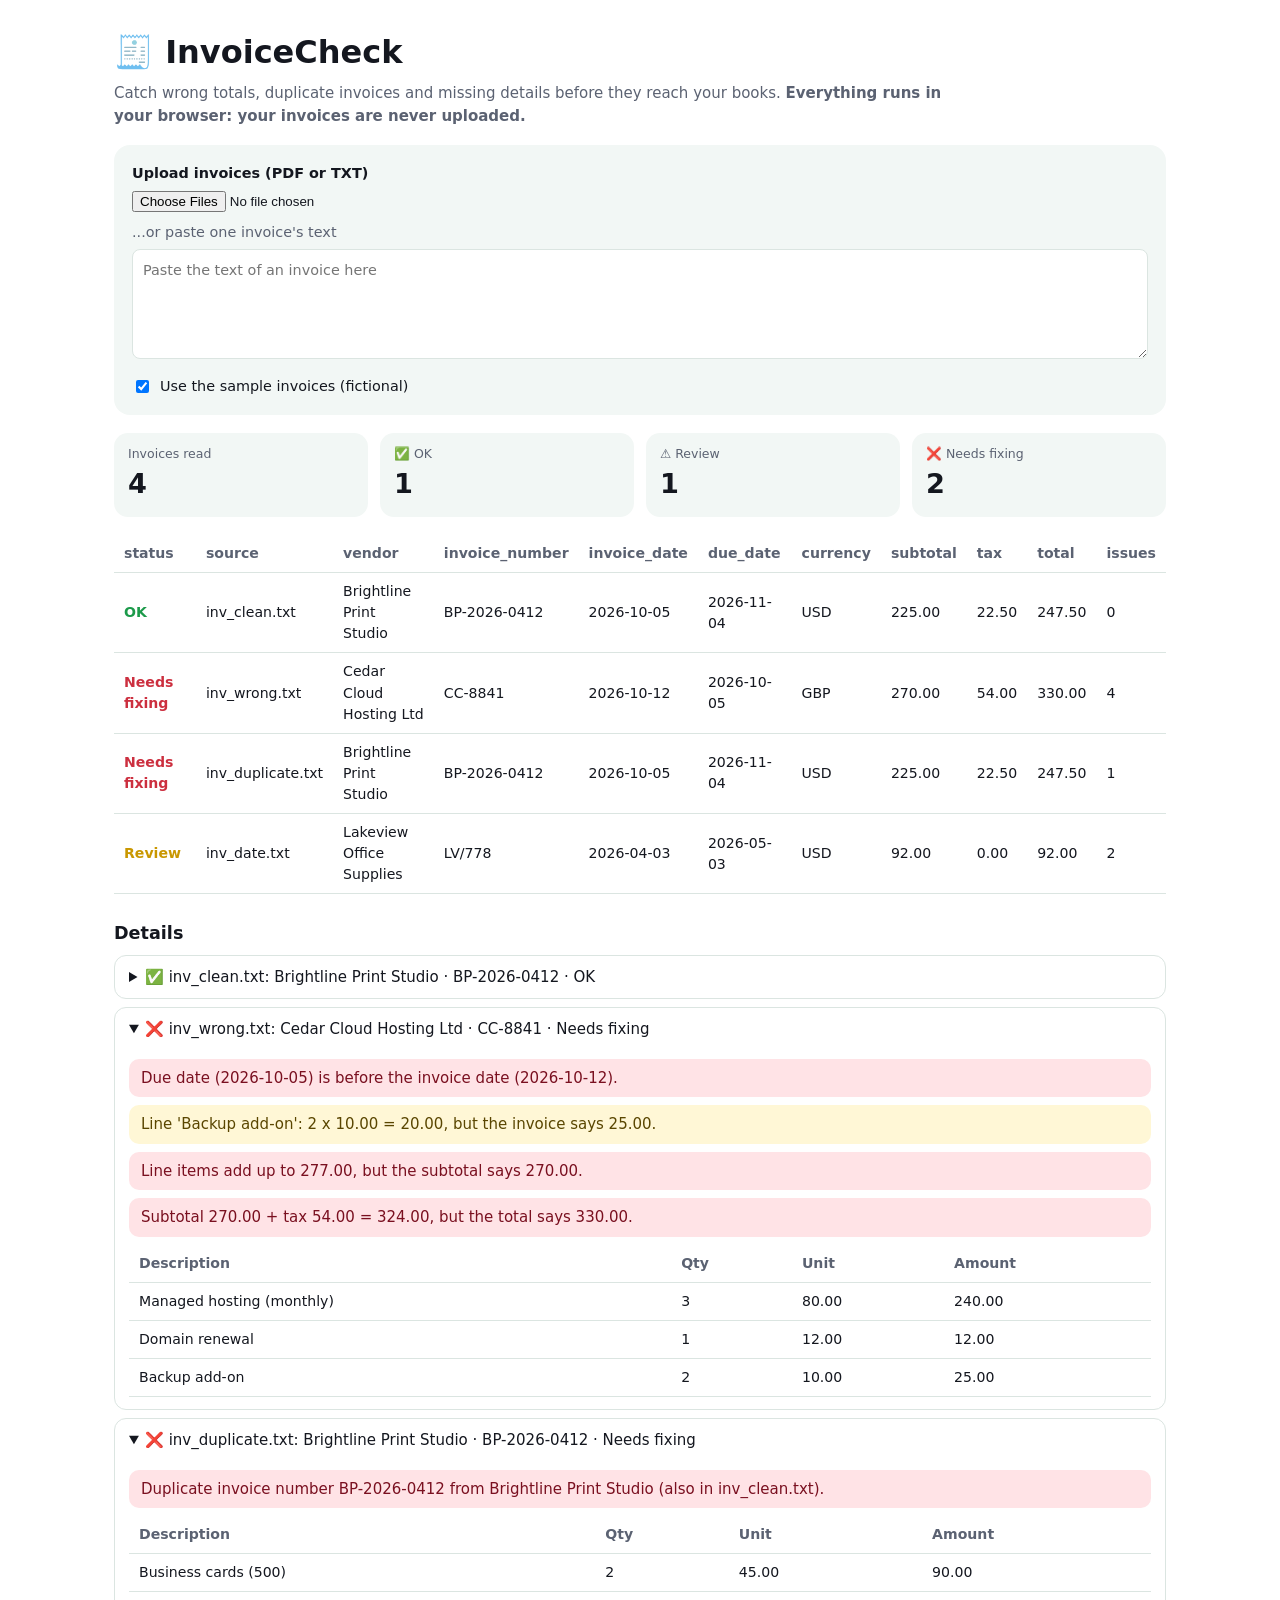
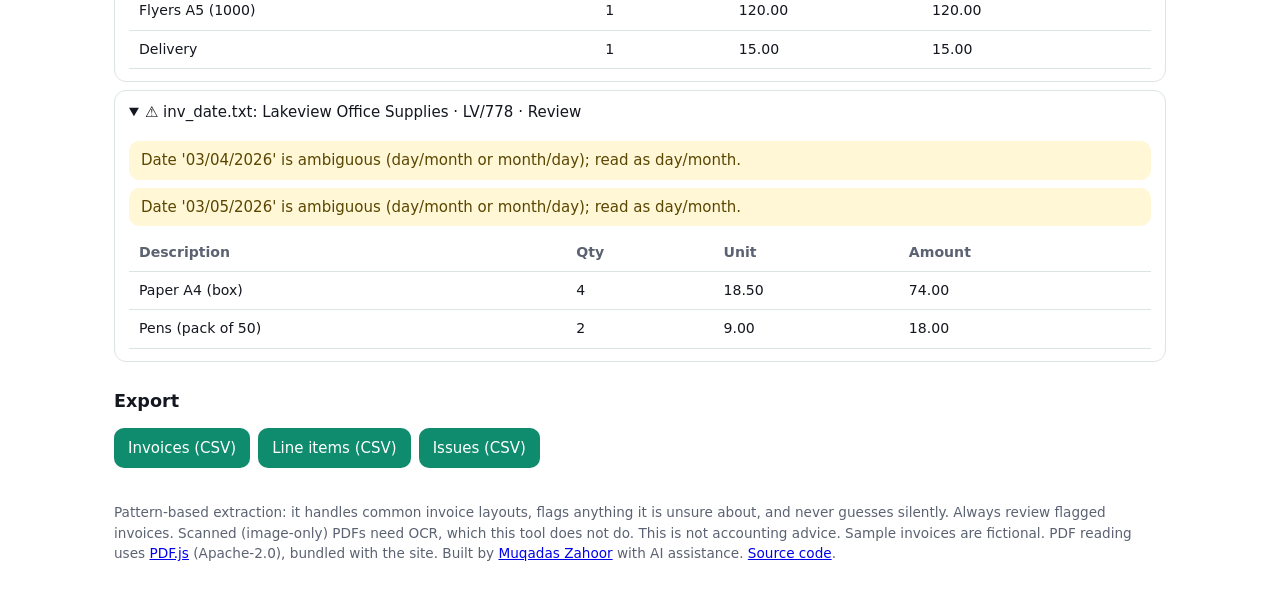
==== web/index.html @ 041fca12 "Add static web version for Netlify; fix blank-cell handling - web/: dependency-free JavaScript port " ====
<!doctype html>
<html lang="en">
<head>
  <meta charset="utf-8">
  <meta name="viewport" content="width=device-width, initial-scale=1">
  <title>InvoiceCheck: catch invoice errors</title>
  <meta name="description" content="Check invoice arithmetic, catch duplicates and missing details. Runs entirely in your browser: nothing is uploaded.">
  <link rel="stylesheet" href="style.css">
</head>
<body>
  <header class="top">
    <h1>🧾 InvoiceCheck</h1>
    <p>Catch wrong totals, duplicate invoices and missing details before they reach your books.
      <strong>Everything runs in your browser: your invoices are never uploaded.</strong></p>
  </header>
  <main class="main">
    <section class="inputs">
      <label class="file">Upload invoices (PDF or TXT) <input id="files" type="file" accept=".pdf,.txt,application/pdf,text/plain" multiple></label>
      <label>...or paste one invoice's text <textarea id="paste" placeholder="Paste the text of an invoice here"></textarea></label>
      <label class="inline"><input id="useSample" type="checkbox" checked> Use the sample invoices (fictional)</label>
      <div id="problems" role="status"></div>
    </section>

    <section id="metrics" class="metrics" aria-live="polite"></section>
    <section id="summary"></section>
    <section id="details"></section>
    <section id="exports"></section>

    <footer class="note">
      Pattern-based extraction: it handles common invoice layouts, flags anything it is unsure about, and never guesses silently. Always review flagged invoices.
      Scanned (image-only) PDFs need OCR, which this tool does not do. This is not accounting advice. Sample invoices are fictional.
      PDF reading uses <a href="vendor/LICENSE-pdfjs.txt">PDF.js</a> (Apache-2.0), bundled with the site.
      Built by <a href="https://www.linkedin.com/in/muqadas-zahoor-b2a38b2b3/" rel="noopener">Muqadas Zahoor</a> with AI assistance.
      <a href="https://github.com/muqadas-tech092/InvoiceCheck" rel="noopener">Source code</a>.
    </footer>
  </main>
  <script type="module" src="js/app.js"></script>
</body>
</html>
---- web/style.css ----
:root {
  --bg: #ffffff; --panel: #f2f7f5; --ink: #14171f; --muted: #5b6272; --line: #dbe5e1;
  --accent: #0f8b6d; --ok: #1c9a4a; --review: #c99700; --bad: #cc2f3f;
}
@media (prefers-color-scheme: dark) {
  :root { --bg: #0f1412; --panel: #171f1c; --ink: #eef3f1; --muted: #9baba5; --line: #27332f; --accent: #3fc9a4; }
}
* { box-sizing: border-box; }
body { margin: 0; font: 15px/1.5 system-ui, -apple-system, "Segoe UI", sans-serif; background: var(--bg); color: var(--ink); }
.top, .main { max-width: 1100px; margin: 0 auto; padding: 0 24px; }
.top { padding-top: 28px; }
.top h1 { margin: 0 0 6px; font-size: 2rem; }
.top p { margin: 0 0 18px; color: var(--muted); max-width: 52rem; }
.inputs { background: var(--panel); border-radius: 16px; padding: 18px; }
label { display: block; font-size: .9rem; color: var(--muted); margin: 10px 0 0; }
label.file { color: var(--ink); font-weight: 600; margin-top: 0; }
label.inline { display: flex; align-items: center; gap: 8px; color: var(--ink); }
input[type=file] { display: block; margin-top: 6px; }
textarea { width: 100%; min-height: 110px; margin-top: 6px; padding: 10px; font: inherit; border: 1px solid var(--line); border-radius: 8px; background: var(--bg); color: var(--ink); }
.metrics { display: grid; grid-template-columns: repeat(4, 1fr); gap: 12px; margin: 18px 0; }
.metric { background: var(--panel); border-radius: 14px; padding: 12px 14px; }
.metric small { display: block; color: var(--muted); }
.metric b { font-size: 1.7rem; }
.tablewrap { overflow-x: auto; }
table { width: 100%; border-collapse: collapse; font-size: .88rem; }
th, td { text-align: left; padding: 8px 10px; border-bottom: 1px solid var(--line); }
th { color: var(--muted); font-weight: 600; white-space: nowrap; }
.s-OK { color: var(--ok); font-weight: 700; } .s-Review { color: var(--review); font-weight: 700; } .s-Fix { color: var(--bad); font-weight: 700; }
h2 { font-size: 1.1rem; margin: 26px 0 8px; }
.card { border: 1px solid var(--line); border-radius: 12px; margin: 8px 0; }
.card > summary { padding: 10px 14px; cursor: pointer; }
.card .body { padding: 0 14px 12px; }
.warn { background: #fff7d6; color: #5a4600; border-radius: 10px; padding: 8px 12px; margin: 8px 0; }
.err { background: #ffe3e6; color: #7a1020; border-radius: 10px; padding: 8px 12px; margin: 8px 0; }
.good { background: #e0f6e9; color: #0d4a24; border-radius: 10px; padding: 8px 12px; margin: 8px 0; }
.note { color: var(--muted); font-size: .85rem; margin: 28px 0 40px; }
button.btn { background: var(--accent); color: #fff; border: 0; border-radius: 10px; padding: 9px 14px; font: inherit; cursor: pointer; margin: 6px 8px 6px 0; }
@media (max-width: 700px) { .metrics { grid-template-columns: repeat(2, 1fr); } }
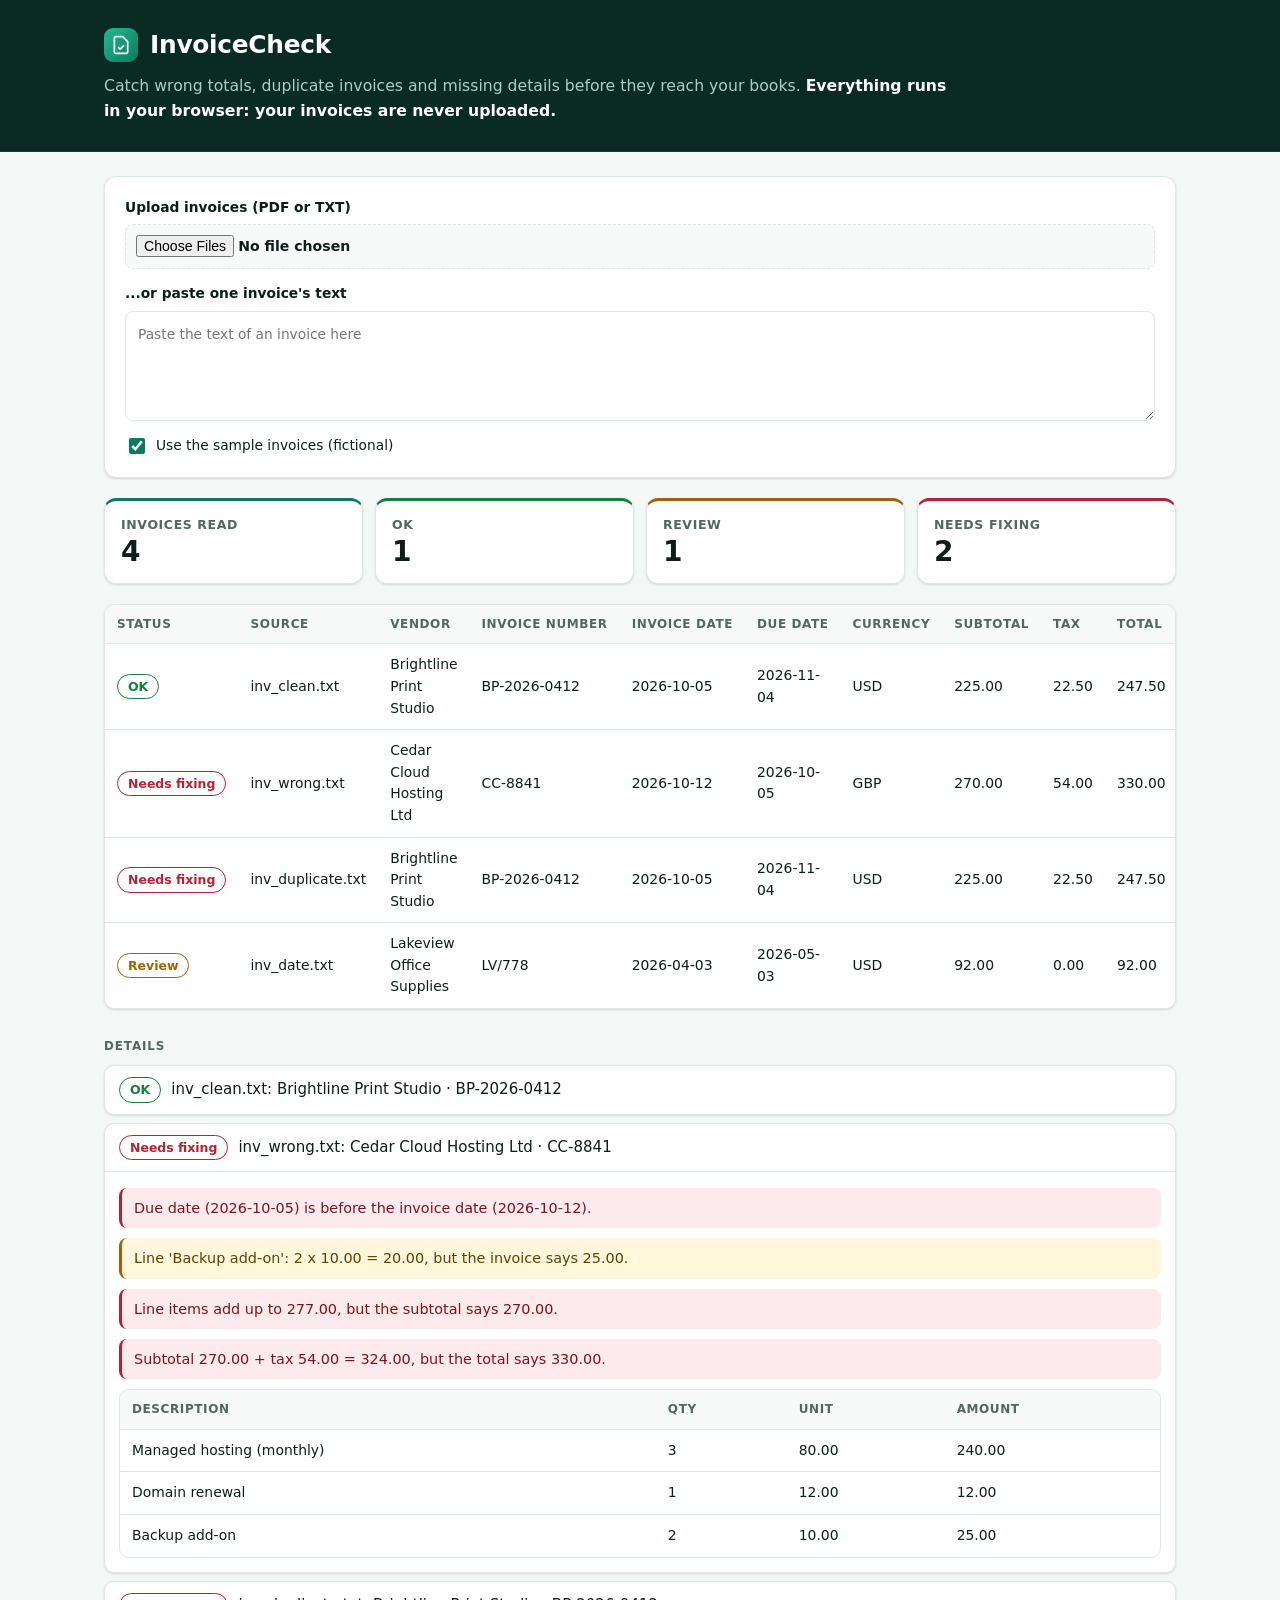
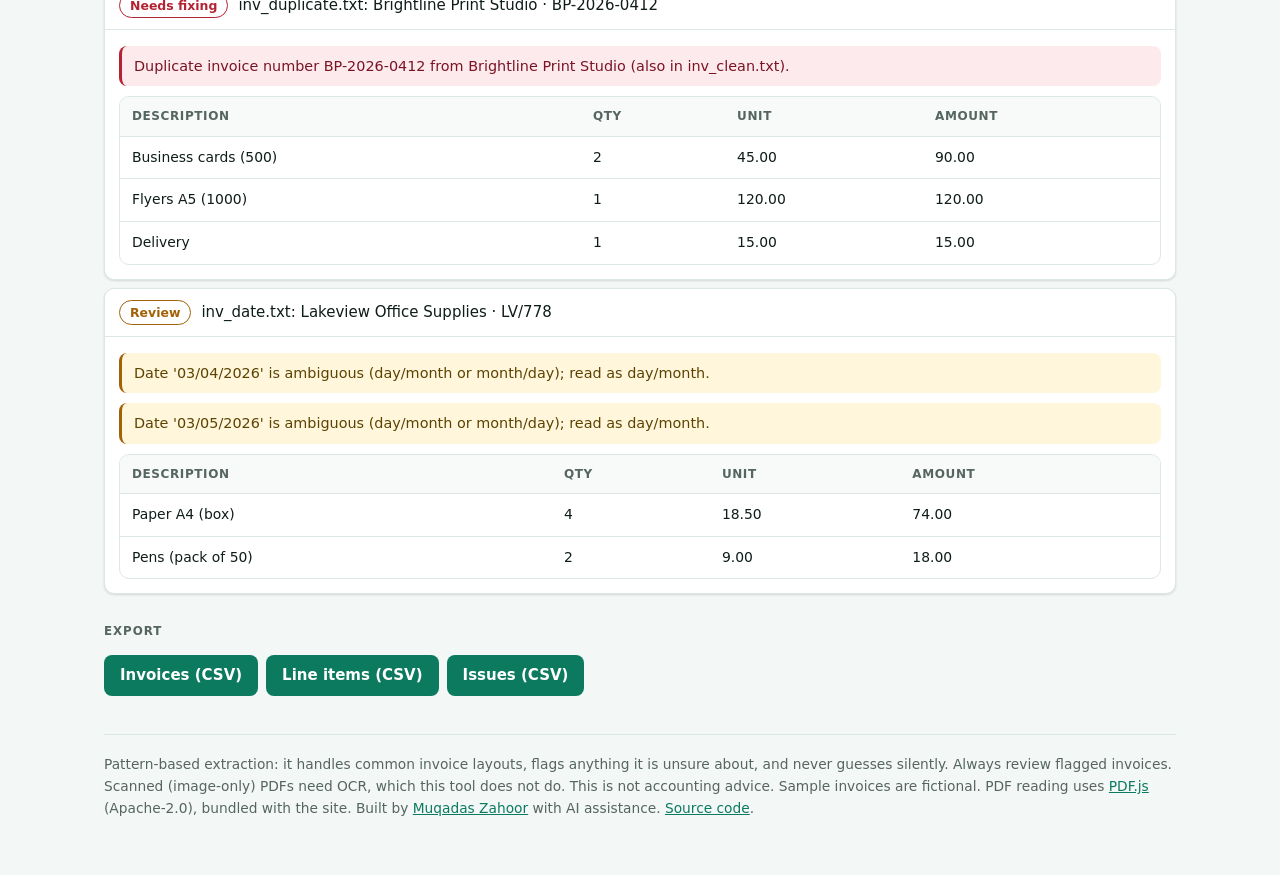
==== commit 6911402c: "Redesign interface for a professional look and remove emoji Co-Authored-By: Claude Sonnet 5.5 <norep" ====
--- a/web/index.html
+++ b/web/index.html
@@ -5,13 +5,24 @@
   <meta name="viewport" content="width=device-width, initial-scale=1">
   <title>InvoiceCheck: catch invoice errors</title>
   <meta name="description" content="Check invoice arithmetic, catch duplicates and missing details. Runs entirely in your browser: nothing is uploaded.">
+  <meta property="og:type" content="website">
+  <meta property="og:title" content="InvoiceCheck: catch invoice errors">
+  <meta property="og:description" content="Check invoice arithmetic, catch duplicates and missing details. Runs in your browser; demo uses sample invoices.">
+  <meta property="og:url" content="https://invoicecheck-zahoor.netlify.app/">
+  <meta property="og:image" content="https://invoicecheck-zahoor.netlify.app/og.png">
+  <meta property="og:image:width" content="1200">
+  <meta property="og:image:height" content="630">
+  <meta name="twitter:card" content="summary_large_image">
+  <meta name="twitter:image" content="https://invoicecheck-zahoor.netlify.app/og.png">
   <link rel="stylesheet" href="style.css">
 </head>
 <body>
   <header class="top">
-    <h1>🧾 InvoiceCheck</h1>
-    <p>Catch wrong totals, duplicate invoices and missing details before they reach your books.
-      <strong>Everything runs in your browser: your invoices are never uploaded.</strong></p>
+    <div class="top-inner">
+      <div class="brand"><span class="logo" aria-hidden="true"><svg viewBox="0 0 24 24" fill="none" stroke="#fff" stroke-width="2" stroke-linecap="round" stroke-linejoin="round"><path d="M14 2H6a2 2 0 0 0-2 2v16a2 2 0 0 0 2 2h12a2 2 0 0 0 2-2V8z"/><path d="m9 15 2 2 4-4"/></svg></span><h1>InvoiceCheck</h1></div>
+      <p>Catch wrong totals, duplicate invoices and missing details before they reach your books.
+        <strong>Everything runs in your browser: your invoices are never uploaded.</strong></p>
+    </div>
   </header>
   <main class="main">
     <section class="inputs">
--- a/web/style.css
+++ b/web/style.css
@@ -1,38 +1,70 @@
 :root {
-  --bg: #ffffff; --panel: #f2f7f5; --ink: #14171f; --muted: #5b6272; --line: #dbe5e1;
-  --accent: #0f8b6d; --ok: #1c9a4a; --review: #c99700; --bad: #cc2f3f;
+  --bg: #f3f7f6; --surface: #ffffff; --panel: #f7faf9; --ink: #0f1d1a; --muted: #55655f; --line: #dde7e3;
+  --accent: #0b7a5f; --accent-ink: #ffffff; --accent-soft: #e0f3ec; --hero: #0a2a24; --hero-ink: #ffffff; --hero-muted: #a9cfc4;
+  --ok: #15803d; --review: #a16207; --bad: #b42333;
+  --warn-bg: #fff6dc; --warn-ink: #5c4300; --err-bg: #fdeaec; --err-ink: #7a1424; --good-bg: #e3f5ea; --good-ink: #0d4a24;
+  --shadow: 0 1px 2px rgba(16, 24, 40, .06), 0 1px 3px rgba(16, 24, 40, .08);
+  --radius: 12px;
 }
 @media (prefers-color-scheme: dark) {
-  :root { --bg: #0f1412; --panel: #171f1c; --ink: #eef3f1; --muted: #9baba5; --line: #27332f; --accent: #3fc9a4; }
+  :root {
+    --bg: #09100e; --surface: #111b18; --panel: #0e1714; --ink: #edf3f1; --muted: #9ab0a8; --line: #24332e;
+    --accent: #3fc9a4; --accent-ink: #06201a; --accent-soft: #14312a; --hero: #07201b; --hero-muted: #8fc2b4;
+    --ok: #34c26a; --review: #e0b020; --bad: #ef6672;
+    --warn-bg: #3a2f10; --warn-ink: #f6dd9a; --err-bg: #3d1820; --err-ink: #f7b4bd; --good-bg: #123322; --good-ink: #a6e6c0;
+    --shadow: none;
+  }
 }
 * { box-sizing: border-box; }
-body { margin: 0; font: 15px/1.5 system-ui, -apple-system, "Segoe UI", sans-serif; background: var(--bg); color: var(--ink); }
-.top, .main { max-width: 1100px; margin: 0 auto; padding: 0 24px; }
-.top { padding-top: 28px; }
-.top h1 { margin: 0 0 6px; font-size: 2rem; }
-.top p { margin: 0 0 18px; color: var(--muted); max-width: 52rem; }
-.inputs { background: var(--panel); border-radius: 16px; padding: 18px; }
-label { display: block; font-size: .9rem; color: var(--muted); margin: 10px 0 0; }
-label.file { color: var(--ink); font-weight: 600; margin-top: 0; }
-label.inline { display: flex; align-items: center; gap: 8px; color: var(--ink); }
-input[type=file] { display: block; margin-top: 6px; }
-textarea { width: 100%; min-height: 110px; margin-top: 6px; padding: 10px; font: inherit; border: 1px solid var(--line); border-radius: 8px; background: var(--bg); color: var(--ink); }
-.metrics { display: grid; grid-template-columns: repeat(4, 1fr); gap: 12px; margin: 18px 0; }
-.metric { background: var(--panel); border-radius: 14px; padding: 12px 14px; }
-.metric small { display: block; color: var(--muted); }
-.metric b { font-size: 1.7rem; }
-.tablewrap { overflow-x: auto; }
-table { width: 100%; border-collapse: collapse; font-size: .88rem; }
-th, td { text-align: left; padding: 8px 10px; border-bottom: 1px solid var(--line); }
-th { color: var(--muted); font-weight: 600; white-space: nowrap; }
-.s-OK { color: var(--ok); font-weight: 700; } .s-Review { color: var(--review); font-weight: 700; } .s-Fix { color: var(--bad); font-weight: 700; }
-h2 { font-size: 1.1rem; margin: 26px 0 8px; }
-.card { border: 1px solid var(--line); border-radius: 12px; margin: 8px 0; }
-.card > summary { padding: 10px 14px; cursor: pointer; }
-.card .body { padding: 0 14px 12px; }
-.warn { background: #fff7d6; color: #5a4600; border-radius: 10px; padding: 8px 12px; margin: 8px 0; }
-.err { background: #ffe3e6; color: #7a1020; border-radius: 10px; padding: 8px 12px; margin: 8px 0; }
-.good { background: #e0f6e9; color: #0d4a24; border-radius: 10px; padding: 8px 12px; margin: 8px 0; }
-.note { color: var(--muted); font-size: .85rem; margin: 28px 0 40px; }
-button.btn { background: var(--accent); color: #fff; border: 0; border-radius: 10px; padding: 9px 14px; font: inherit; cursor: pointer; margin: 6px 8px 6px 0; }
+body { margin: 0; font: 15px/1.55 "Segoe UI", system-ui, -apple-system, "Helvetica Neue", Arial, sans-serif; background: var(--bg); color: var(--ink); -webkit-font-smoothing: antialiased; }
+a { color: var(--accent); }
+:focus-visible { outline: 2px solid var(--accent); outline-offset: 2px; }
+
+.top { background: var(--hero); color: var(--hero-ink); border-bottom: 1px solid rgba(255, 255, 255, .08); }
+.top-inner { max-width: 1120px; margin: 0 auto; padding: 26px 24px 28px; }
+.brand { display: flex; align-items: center; gap: 12px; }
+.logo { width: 34px; height: 34px; flex: none; border-radius: 9px; background: linear-gradient(135deg, #25b890, #0b7a5f); display: grid; place-items: center; }
+.logo svg { width: 20px; height: 20px; }
+.top h1 { margin: 0; font-size: 1.55rem; font-weight: 650; letter-spacing: -.01em; }
+.top p { margin: 10px 0 0; color: var(--hero-muted); max-width: 54rem; font-size: .98rem; }
+.top p strong { color: #ffffff; font-weight: 600; }
+
+.main { max-width: 1120px; margin: 0 auto; padding: 24px 24px 56px; }
+.inputs { background: var(--surface); border: 1px solid var(--line); border-radius: var(--radius); box-shadow: var(--shadow); padding: 20px; }
+label { display: block; font-size: .86rem; font-weight: 550; color: var(--ink); margin: 14px 0 0; }
+label.file { margin-top: 0; font-weight: 600; }
+label.inline { display: flex; align-items: center; gap: 8px; font-weight: 500; }
+input[type=checkbox] { width: 16px; height: 16px; accent-color: var(--accent); }
+input[type=file] { display: block; width: 100%; margin-top: 6px; padding: 10px; border: 1px dashed var(--line); border-radius: 8px; background: var(--panel); color: var(--ink); font: inherit; font-size: .88rem; cursor: pointer; }
+textarea { display: block; width: 100%; min-height: 110px; margin-top: 6px; padding: 12px; font: inherit; font-weight: 400; border: 1px solid var(--line); border-radius: 8px; background: var(--surface); color: var(--ink); resize: vertical; }
+textarea:focus { border-color: var(--accent); outline: none; box-shadow: 0 0 0 3px var(--accent-soft); }
+
+.metrics { display: grid; grid-template-columns: repeat(4, 1fr); gap: 12px; margin: 20px 0; }
+.metric { background: var(--surface); border: 1px solid var(--line); border-top: 3px solid var(--accent); border-radius: var(--radius); box-shadow: var(--shadow); padding: 14px 16px; }
+.metric:nth-child(2) { border-top-color: var(--ok); } .metric:nth-child(3) { border-top-color: var(--review); } .metric:nth-child(4) { border-top-color: var(--bad); }
+.metric small { display: block; color: var(--muted); font-size: .78rem; font-weight: 600; text-transform: uppercase; letter-spacing: .05em; }
+.metric b { font-size: 1.75rem; font-weight: 650; line-height: 1.25; font-variant-numeric: tabular-nums; }
+
+.tablewrap { overflow-x: auto; border: 1px solid var(--line); border-radius: 10px; background: var(--surface); box-shadow: var(--shadow); }
+table { width: 100%; border-collapse: collapse; font-size: .87rem; }
+th, td { text-align: left; padding: 10px 12px; border-bottom: 1px solid var(--line); }
+tbody tr:last-child td { border-bottom: 0; }
+tbody tr:hover { background: var(--panel); }
+th { background: var(--panel); color: var(--muted); font-weight: 650; font-size: .75rem; text-transform: uppercase; letter-spacing: .05em; white-space: nowrap; }
+.card .tablewrap { box-shadow: none; margin-top: 10px; }
+.pill { display: inline-block; padding: 2px 10px; border-radius: 999px; font-size: .78rem; font-weight: 650; border: 1px solid currentColor; white-space: nowrap; }
+.s-OK { color: var(--ok); } .s-Review { color: var(--review); } .s-Fix { color: var(--bad); }
+h2 { font-size: .74rem; text-transform: uppercase; letter-spacing: .08em; color: var(--muted); font-weight: 650; margin: 28px 0 10px; }
+.card { border: 1px solid var(--line); border-radius: 10px; margin: 8px 0; background: var(--surface); box-shadow: var(--shadow); }
+.card > summary { padding: 11px 14px; cursor: pointer; display: flex; align-items: center; gap: 10px; flex-wrap: wrap; }
+.card[open] > summary { border-bottom: 1px solid var(--line); }
+.card .body { padding: 6px 14px 14px; }
+.warn, .err, .good { border-radius: 8px; padding: 9px 12px; margin: 10px 0; font-size: .9rem; border-left: 3px solid; }
+.warn { background: var(--warn-bg); color: var(--warn-ink); border-color: var(--review); }
+.err { background: var(--err-bg); color: var(--err-ink); border-color: var(--bad); }
+.good { background: var(--good-bg); color: var(--good-ink); border-color: var(--ok); }
+.note { color: var(--muted); font-size: .86rem; }
+footer.note { margin: 32px 0 0; padding-top: 18px; border-top: 1px solid var(--line); line-height: 1.6; }
+button.btn { background: var(--accent); color: var(--accent-ink); border: 0; border-radius: 8px; padding: 9px 16px; font: inherit; font-weight: 600; cursor: pointer; margin: 4px 8px 6px 0; }
+button.btn:hover { filter: brightness(1.08); }
 @media (max-width: 700px) { .metrics { grid-template-columns: repeat(2, 1fr); } }
